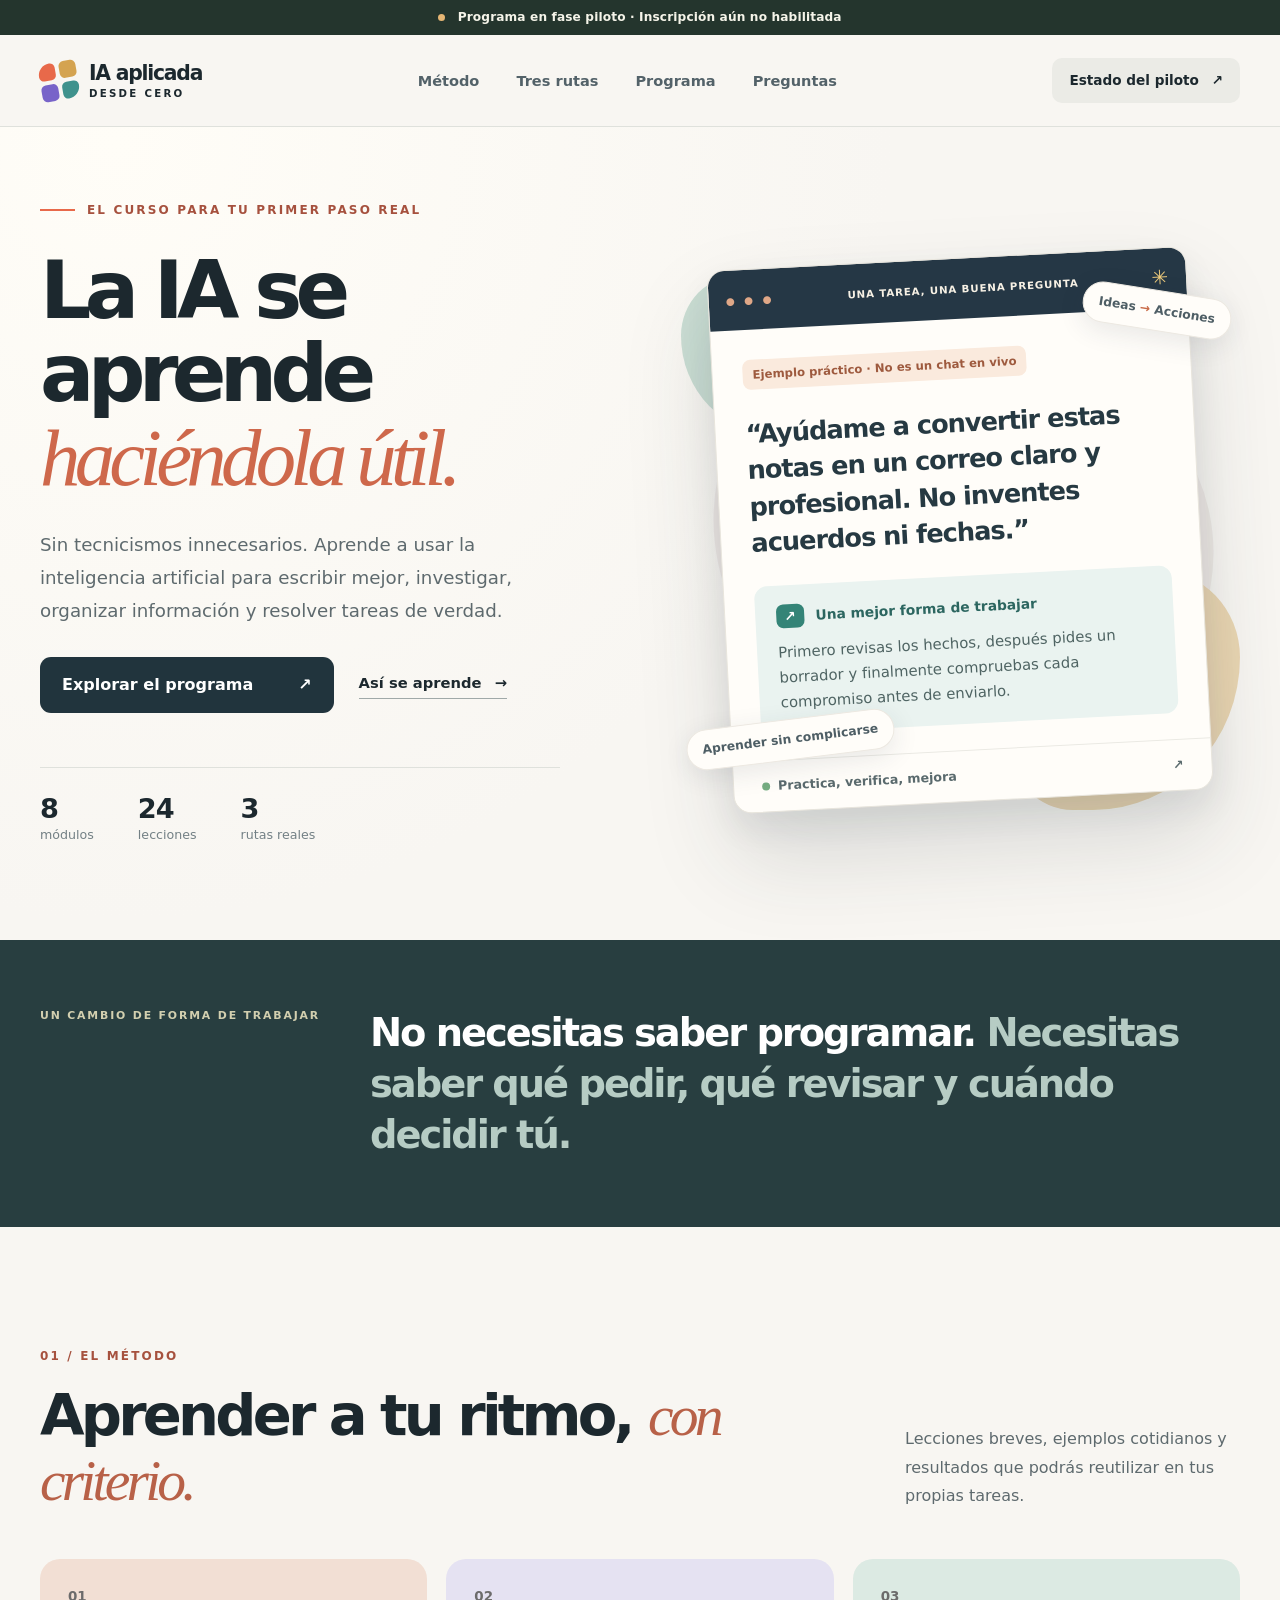
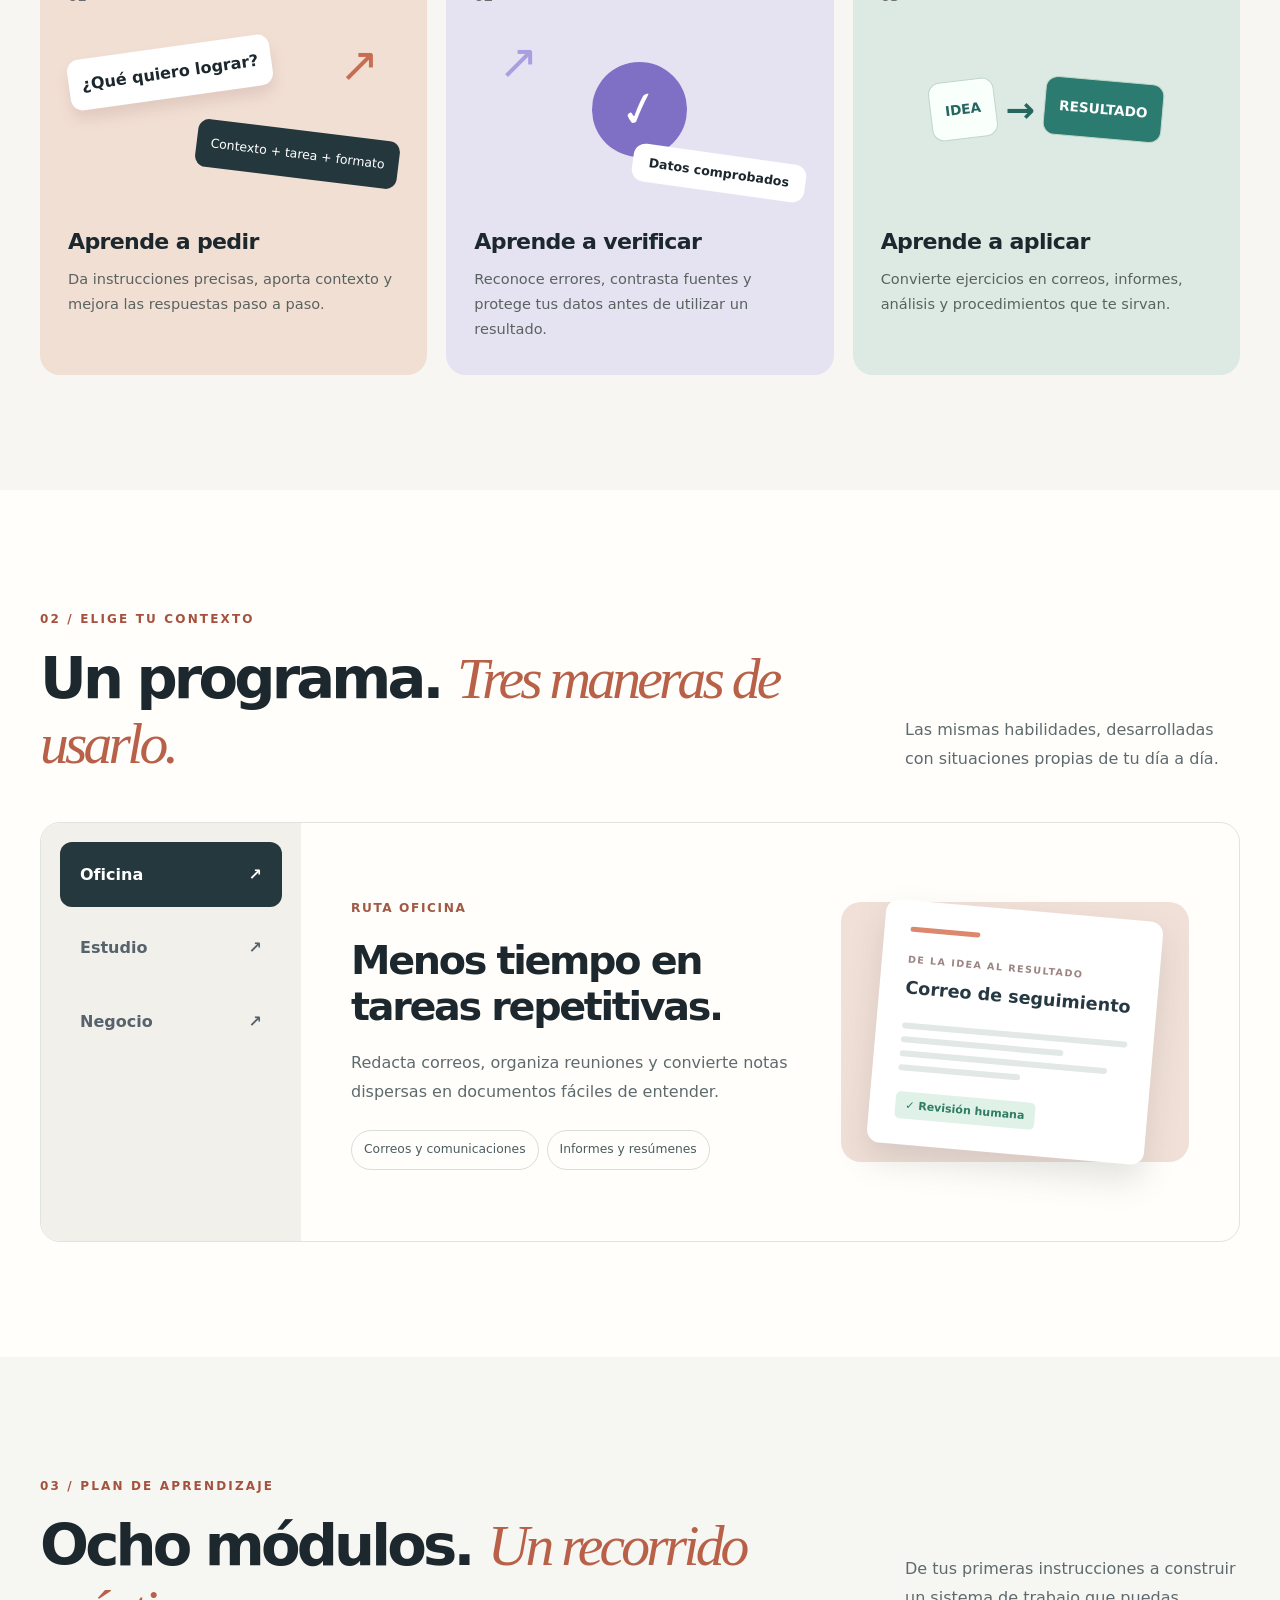
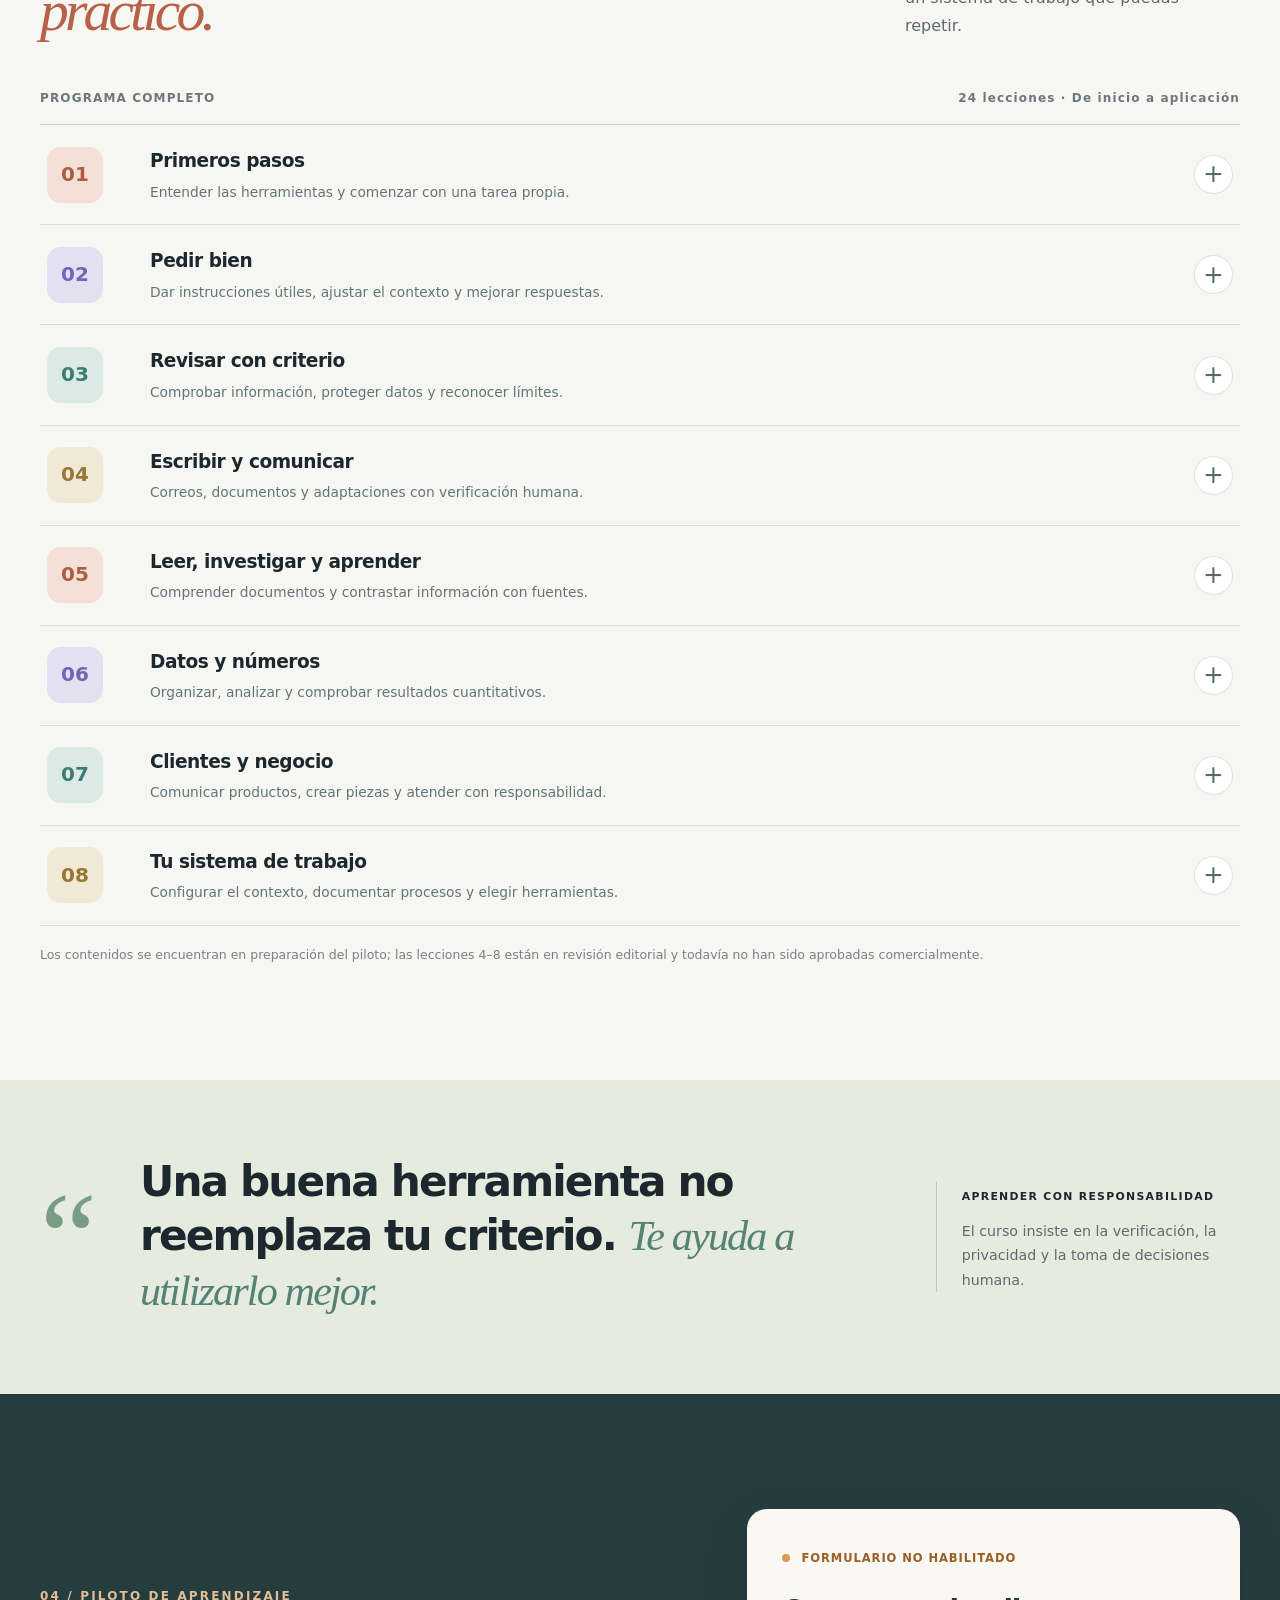
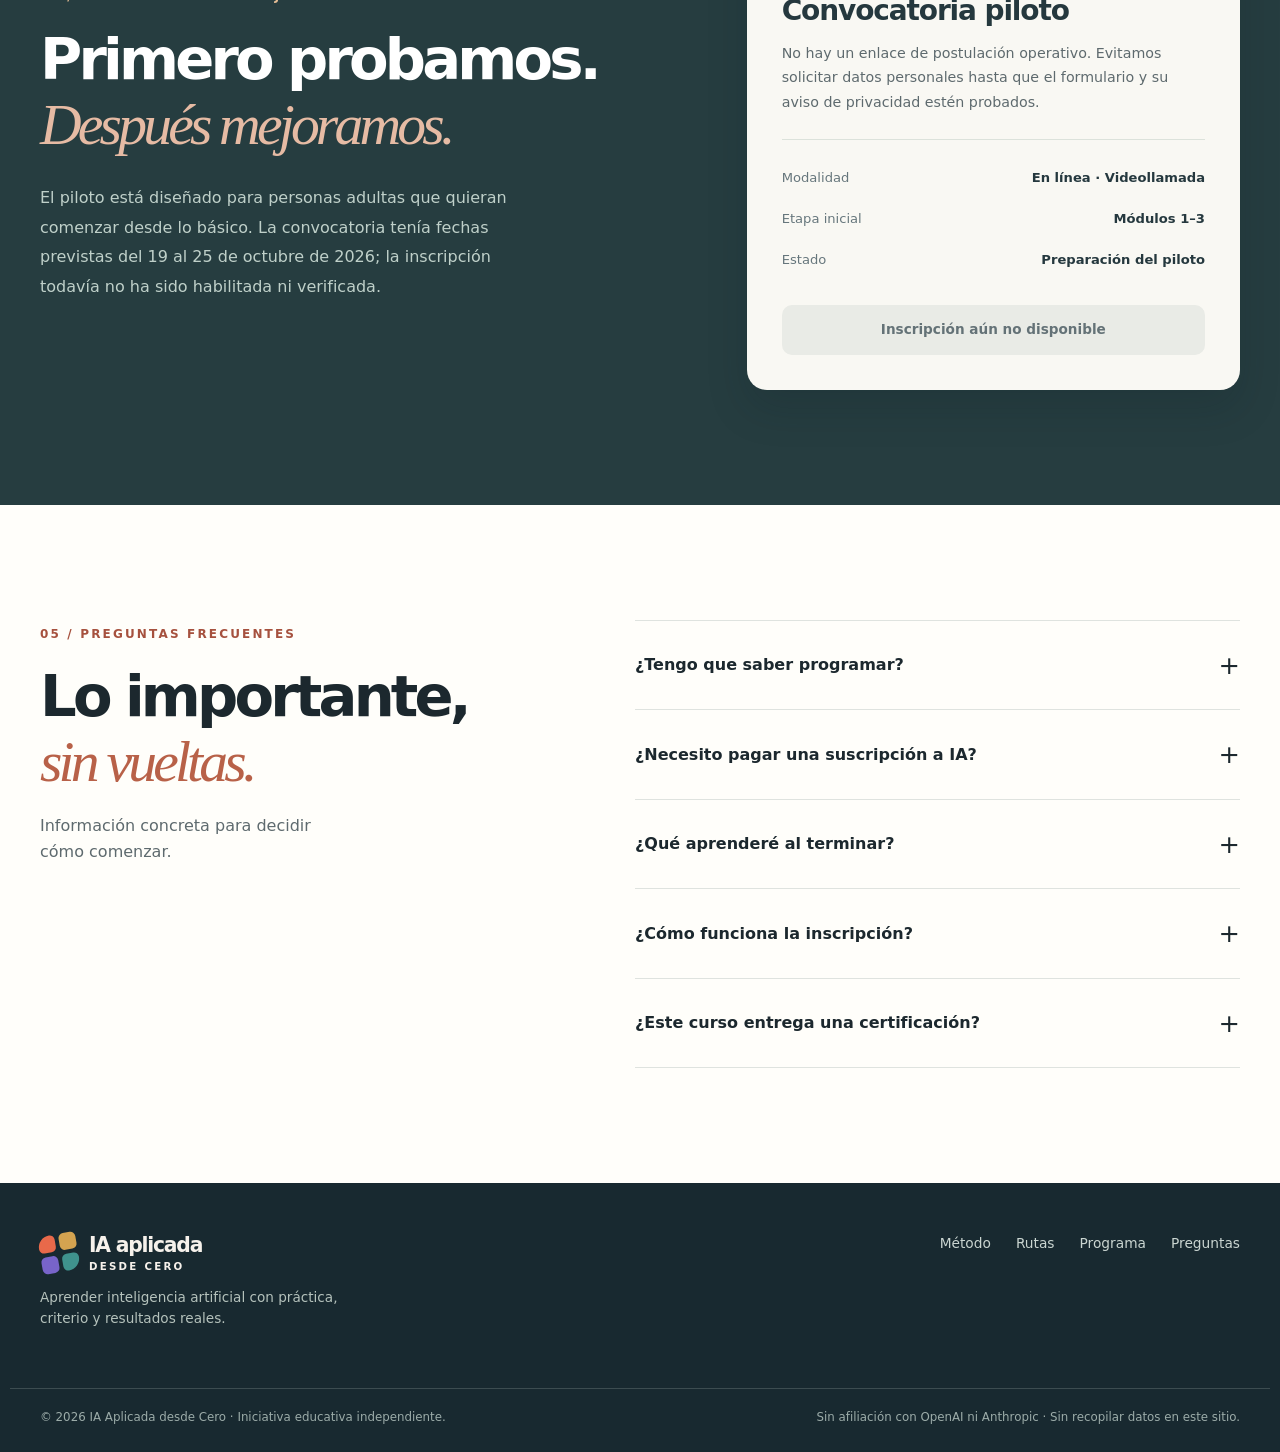
==== index.html @ 1ef7d621 "Add files via upload" ====
<!doctype html>
<html lang="es"><head>
<meta charset="utf-8"><meta name="viewport" content="width=device-width,initial-scale=1">
<meta name="theme-color" content="#f8f5ef">
<meta name="description" content="IA Aplicada desde Cero: un programa práctico de 8 módulos para aprender inteligencia artificial con tareas reales de oficina, estudio y negocio.">
<meta property="og:title" content="IA Aplicada desde Cero · Aprender haciendo">
<meta property="og:description" content="24 lecciones, tres rutas y un método práctico para utilizar la IA con criterio.">
<meta property="og:type" content="website"><meta name="robots" content="index,follow">
<title>IA Aplicada desde Cero · Un curso práctico para empezar</title>
<link rel="stylesheet" href="./styles.css">
<script src="./course-data.js" defer></script><script src="./site.js" defer></script>
</head><body>
<a class="skip-link" href="#contenido">Ir al contenido</a>
<div class="topline"><span class="topline-dot" aria-hidden="true"></span> Programa en fase piloto · Inscripción aún no habilitada</div>
<header class="site-header">
<div class="container header-inner">
<a class="brand" href="#inicio" aria-label="IA Aplicada desde Cero, inicio"><span class="brand-mark" aria-hidden="true"><i></i><i></i><i></i><i></i></span><span>IA <b>aplicada</b><small>DESDE CERO</small></span></a>
<nav class="desktop-nav" aria-label="Navegación principal"><a href="#metodo">Método</a><a href="#rutas">Tres rutas</a><a href="#temario">Programa</a><a href="#preguntas">Preguntas</a></nav>
<a class="header-cta" href="#convocatoria">Estado del piloto <span aria-hidden="true">↗</span></a>
<button class="menu-toggle" aria-controls="mobile-nav" aria-expanded="false" aria-label="Abrir menú"><span></span><span></span><span></span></button>
</div>
<nav id="mobile-nav" class="mobile-nav" aria-label="Navegación móvil" hidden><a href="#metodo">Método</a><a href="#rutas">Tres rutas</a><a href="#temario">Programa</a><a href="#preguntas">Preguntas</a><a href="#convocatoria">Estado del piloto</a></nav>
</header>
<main id="contenido">
<section id="inicio" class="hero">
<div class="container hero-grid">
<div class="hero-copy">
<div class="eyebrow"><span class="eyebrow-line"></span> EL CURSO PARA TU PRIMER PASO REAL</div>
<h1>La IA se aprende <em>haciéndola útil.</em></h1>
<p class="hero-lead">Sin tecnicismos innecesarios. Aprende a usar la inteligencia artificial para escribir mejor, investigar, organizar información y resolver tareas de verdad.</p>
<div class="hero-actions"><a class="btn btn-dark" href="#temario">Explorar el programa <span aria-hidden="true">↗</span></a><a class="text-link" href="#metodo">Así se aprende <span aria-hidden="true">→</span></a></div>
<div class="hero-facts"><div><strong>8</strong><span>módulos</span></div><div><strong>24</strong><span>lecciones</span></div><div><strong>3</strong><span>rutas reales</span></div></div>
</div>
<div class="hero-art" aria-label="Ejemplo de actividad del curso">
<div class="hero-art-orb orb-one" aria-hidden="true"></div><div class="hero-art-orb orb-two" aria-hidden="true"></div>
<div class="demo-window"><div class="window-top"><span class="window-dots" aria-hidden="true">● ● ●</span><span>UNA TAREA, UNA BUENA PREGUNTA</span><span class="window-bolt" aria-hidden="true">✳</span></div>
<div class="demo-body"><div class="demo-tag">Ejemplo práctico · No es un chat en vivo</div><p id="demo-question" class="demo-question">“Ayúdame a convertir estas notas en un correo claro y profesional. No inventes acuerdos ni fechas.”</p><div class="demo-answer"><div class="answer-title"><span class="answer-icon" aria-hidden="true">↗</span> Una mejor forma de trabajar</div><p id="demo-result">Primero revisas los hechos, después pides un borrador y finalmente compruebas cada compromiso antes de enviarlo.</p></div></div>
<div class="demo-foot"><span class="demo-dot" aria-hidden="true"></span> Practica, verifica, mejora <span aria-hidden="true">↗</span></div></div>
<div class="orbit-caption orbit-caption-one">Ideas <span>→</span> Acciones</div><div class="orbit-caption orbit-caption-two">Aprender sin complicarse</div>
</div>
</div></section>
<section class="statement-section"><div class="container statement-grid"><p>UN CAMBIO DE FORMA DE TRABAJAR</p><h2>No necesitas saber programar. <span>Necesitas saber qué pedir, qué revisar y cuándo decidir tú.</span></h2></div></section>
<section id="metodo" class="section method-section"><div class="container"><div class="section-heading"><div><span class="kicker">01 / EL MÉTODO</span><h2>Aprender a tu ritmo, <span>con criterio.</span></h2></div><p>Lecciones breves, ejemplos cotidianos y resultados que podrás reutilizar en tus propias tareas.</p></div><div class="method-grid">
<article class="method-card method-peach"><span class="method-num">01</span><div class="method-illustration illustration-prompt" aria-hidden="true"><span>¿Qué quiero lograr?</span><span>Contexto + tarea + formato</span><span>↗</span></div><h3>Aprende a pedir</h3><p>Da instrucciones precisas, aporta contexto y mejora las respuestas paso a paso.</p></article>
<article class="method-card method-lavender"><span class="method-num">02</span><div class="method-illustration illustration-check" aria-hidden="true"><span>✓</span><span>Datos comprobados</span><span>↗</span></div><h3>Aprende a verificar</h3><p>Reconoce errores, contrasta fuentes y protege tus datos antes de utilizar un resultado.</p></article>
<article class="method-card method-mint"><span class="method-num">03</span><div class="method-illustration illustration-work" aria-hidden="true"><span>IDEA</span><span>→</span><span>RESULTADO</span></div><h3>Aprende a aplicar</h3><p>Convierte ejercicios en correos, informes, análisis y procedimientos que te sirvan.</p></article>
</div></div></section>
<section id="rutas" class="section routes-section"><div class="container"><div class="section-heading"><div><span class="kicker">02 / ELIGE TU CONTEXTO</span><h2>Un programa. <span>Tres maneras de usarlo.</span></h2></div><p>Las mismas habilidades, desarrolladas con situaciones propias de tu día a día.</p></div>
<div class="routes-panel"><div class="routes-tabs" role="tablist" aria-label="Seleccionar ruta de aprendizaje"><button class="route-tab active" role="tab" aria-selected="true" aria-controls="route-content" data-route="oficina">Oficina <span aria-hidden="true">↗</span></button><button class="route-tab" role="tab" aria-selected="false" aria-controls="route-content" data-route="estudio">Estudio <span aria-hidden="true">↗</span></button><button class="route-tab" role="tab" aria-selected="false" aria-controls="route-content" data-route="negocio">Negocio <span aria-hidden="true">↗</span></button></div>
<div id="route-content" class="route-content" role="tabpanel" aria-live="polite"><div class="route-text"><span id="route-tag" class="route-tag">RUTA OFICINA</span><h3 id="route-title">Menos tiempo en tareas repetitivas.</h3><p id="route-description">Redacta correos, organiza reuniones y convierte notas dispersas en documentos fáciles de entender.</p><div class="route-examples"><span id="route-example1">Correos y comunicaciones</span><span id="route-example2">Informes y resúmenes</span></div></div><div class="route-visual"><div class="route-document"><div class="doc-stripe"></div><div class="doc-title">DE LA IDEA AL RESULTADO</div><span id="route-document-title">Correo de seguimiento</span><div class="doc-bars"><i></i><i></i><i></i><i></i></div><div class="doc-stamp">✓ Revisión humana</div></div></div></div>
</div></div></section>
<section id="temario" class="section curriculum-section"><div class="container"><div class="section-heading"><div><span class="kicker">03 / PLAN DE APRENDIZAJE</span><h2>Ocho módulos. <span>Un recorrido práctico.</span></h2></div><p>De tus primeras instrucciones a construir un sistema de trabajo que puedas repetir.</p></div>
<div class="curriculum-controls"><span>PROGRAMA COMPLETO</span><span>24 lecciones · De inicio a aplicación</span></div><div id="module-list" class="module-list"><p>Cargando módulos…</p></div>
<div class="curriculum-footnote">Los contenidos se encuentran en preparación del piloto; las lecciones 4–8 están en revisión editorial y todavía no han sido aprobadas comercialmente.</div>
</div></section>
<section class="quote-section"><div class="container quote-grid"><div class="quote-mark" aria-hidden="true">“</div><blockquote>Una buena herramienta no reemplaza tu criterio. <em>Te ayuda a utilizarlo mejor.</em></blockquote><div class="quote-aside"><span>APRENDER CON RESPONSABILIDAD</span><p>El curso insiste en la verificación, la privacidad y la toma de decisiones humana.</p></div></div></section>
<section id="convocatoria" class="section enroll-section"><div class="container enroll-grid"><div><span class="kicker">04 / PILOTO DE APRENDIZAJE</span><h2>Primero probamos. <span>Después mejoramos.</span></h2><p>El piloto está diseñado para personas adultas que quieran comenzar desde lo básico. La convocatoria tenía fechas previstas del 19 al 25 de octubre de 2026; la inscripción todavía no ha sido habilitada ni verificada.</p></div><aside class="enroll-card"><span class="enroll-status"><span></span> FORMULARIO NO HABILITADO</span><h3>Convocatoria piloto</h3><p>No hay un enlace de postulación operativo. Evitamos solicitar datos personales hasta que el formulario y su aviso de privacidad estén probados.</p><div class="enroll-divider"></div><div class="enroll-row"><span>Modalidad</span><strong>En línea · Videollamada</strong></div><div class="enroll-row"><span>Etapa inicial</span><strong>Módulos 1–3</strong></div><div class="enroll-row"><span>Estado</span><strong>Preparación del piloto</strong></div><span class="disabled-action" role="status">Inscripción aún no disponible</span></aside></div></section>
<section id="preguntas" class="section faq-section"><div class="container faq-grid"><div><span class="kicker">05 / PREGUNTAS FRECUENTES</span><h2>Lo importante, <span>sin vueltas.</span></h2><p>Información concreta para decidir cómo comenzar.</p></div><div class="faq-list">
<details><summary>¿Tengo que saber programar?<span aria-hidden="true">+</span></summary><p>No. El programa está pensado para principiantes y se centra en aplicaciones cotidianas de la inteligencia artificial.</p></details>
<details><summary>¿Necesito pagar una suscripción a IA?<span aria-hidden="true">+</span></summary><p>Las actividades principales están diseñadas para practicarse con herramientas de acceso gratuito, con alternativas cuando una función no esté disponible. Los límites pueden variar.</p></details>
<details><summary>¿Qué aprenderé al terminar?<span aria-hidden="true">+</span></summary><p>A redactar mejores instrucciones, revisar respuestas, trabajar con documentos y datos, comunicar ideas y diseñar pequeños procedimientos repetibles.</p></details>
<details><summary>¿Cómo funciona la inscripción?<span aria-hidden="true">+</span></summary><p>La inscripción todavía no está habilitada. Cuando el formulario esté probado, se publicará el enlace oficial junto con el aviso de privacidad y las condiciones del piloto.</p></details>
<details><summary>¿Este curso entrega una certificación?<span aria-hidden="true">+</span></summary><p>No hay una certificación oficial anunciada. El programa está en etapa de piloto y cualquier acreditación futura deberá describirse expresamente.</p></details>
</div></div></section>
</main>
<footer class="site-footer"><div class="container footer-top"><div><a class="brand brand-footer" href="#inicio"><span class="brand-mark" aria-hidden="true"><i></i><i></i><i></i><i></i></span><span>IA <b>aplicada</b><small>DESDE CERO</small></span></a><p>Aprender inteligencia artificial con práctica, criterio y resultados reales.</p></div><div class="footer-links"><a href="#metodo">Método</a><a href="#rutas">Rutas</a><a href="#temario">Programa</a><a href="#preguntas">Preguntas</a></div></div><div class="container footer-bottom"><span>© <span id="year">2026</span> IA Aplicada desde Cero · Iniciativa educativa independiente.</span><span>Sin afiliación con OpenAI ni Anthropic · Sin recopilar datos en este sitio.</span></div></footer>
</body></html>
---- styles.css ----
:root{--paper:#f8f6f2;--surface:#fffefa;--ink:#1c282e;--muted:#5e6a6e;--line:#dfe1dc;--salmon:#e8694a;--violet:#7864c9;--teal:#3f928d;--gold:#d4a350;--radius:22px;font-family:"Avenir Next",Avenir,"Segoe UI",system-ui,-apple-system,sans-serif;color:var(--ink);background:var(--paper);font-synthesis:none}*{box-sizing:border-box}html{scroll-behavior:smooth}body{margin:0;line-height:1.58}button,input{font:inherit}button{cursor:pointer}a{color:inherit}a:focus-visible,button:focus-visible,summary:focus-visible{outline:3px solid #c44d31;outline-offset:4px;border-radius:4px}::selection{background:#fad6a0;color:#14262c}.container{max-width:1260px;padding:0 30px;margin:auto}.skip-link{position:absolute;top:-80px;left:16px;background:#fff;color:#17252e;padding:12px 18px;z-index:100}.skip-link:focus{top:12px}.topline{background:#24352d;color:#f5f4e9;text-align:center;font-size:.76rem;padding:8px 15px;font-weight:650;letter-spacing:.01em}.topline-dot{display:inline-block;width:7px;height:7px;background:#e5b674;border-radius:50%;margin-right:8px}.site-header{position:relative;z-index:20;background:var(--paper);border-bottom:1px solid var(--line)}.header-inner{display:flex;align-items:center;justify-content:space-between;min-height:91px;gap:25px}.brand{display:inline-flex;align-items:center;gap:11px;text-decoration:none;font-weight:650;font-size:1.27rem;letter-spacing:-.06em;line-height:1}.brand b{font-weight:850}.brand small{display:block;font-size:.64rem;font-weight:850;letter-spacing:.22em;margin-top:5px}.brand-mark{width:38px;height:38px;display:grid;grid-template-columns:repeat(2,1fr);gap:4px;transform:rotate(-10deg)}.brand-mark i{border-radius:5px;display:block}.brand-mark i:nth-child(1){background:var(--salmon);border-radius:12px 5px 5px 5px}.brand-mark i:nth-child(2){background:var(--gold)}.brand-mark i:nth-child(3){background:var(--violet)}.brand-mark i:nth-child(4){background:var(--teal);border-radius:5px 5px 12px 5px}.desktop-nav{display:flex;gap:37px;align-items:center}.desktop-nav a{text-decoration:none;color:#536269;font-size:.91rem;font-weight:650;transition:color .15s}.desktop-nav a:hover,.footer-links a:hover{color:#a94530}.header-cta{background:#ebebe6;text-decoration:none;padding:12px 17px;border-radius:10px;font-size:.85rem;font-weight:750;white-space:nowrap}.header-cta span{margin-left:8px}.header-cta:hover{background:#dbded5}.menu-toggle{display:none;background:transparent;border:0;padding:10px;width:42px;height:42px}.menu-toggle span{display:block;height:2px;background:var(--ink);margin:6px auto}.mobile-nav{display:none}.hero{overflow:hidden;background:radial-gradient(circle at 9% 2%,#fffdf7 0%,#f8f6f2 55%)}.hero-grid{display:grid;grid-template-columns:1.04fr .96fr;align-items:center;gap:35px;min-height:640px;padding-top:66px;padding-bottom:72px}.hero-copy{padding-bottom:25px}.eyebrow,.kicker{display:inline-flex;align-items:center;gap:12px;font-size:.75rem;font-weight:850;letter-spacing:.18em;color:#a6513e}.eyebrow-line{width:35px;height:2px;background:var(--salmon)}h1,h2,h3,p{margin-top:0}h1{font-size:clamp(3.5rem,6.3vw,6.25rem);font-weight:790;letter-spacing:-.083em;line-height:1.035;margin:29px 0 30px;max-width:680px}h1 em{font-family:Georgia,"Iowan Old Style",serif;font-weight:450;letter-spacing:-.07em;color:#ce684b}p{color:var(--muted)}.hero-lead{max-width:535px;font-size:1.14rem;line-height:1.8}.hero-actions{display:flex;align-items:center;flex-wrap:wrap;gap:25px;margin:30px 0 54px}.btn{display:inline-flex;align-items:center;gap:45px;border-radius:11px;padding:15px 22px;text-decoration:none;font-weight:750;transition:transform .2s,background .2s}.btn:hover{transform:translateY(-2px)}.btn-dark{background:#21343d;color:#fff}.btn-dark:hover{background:#354c58}.text-link{font-weight:780;text-decoration:none;border-bottom:1px solid #a0a9a8;padding-bottom:4px;font-size:.92rem}.text-link span{margin-left:8px}.hero-facts{display:flex;gap:44px;border-top:1px solid var(--line);padding-top:25px;max-width:520px}.hero-facts div{display:flex;flex-direction:column;line-height:1.15}.hero-facts strong{font-size:1.7rem;letter-spacing:-.04em}.hero-facts span{font-size:.79rem;color:#738085;margin-top:4px}.hero-art{height:560px;position:relative;display:flex;justify-content:center;align-items:center;isolation:isolate}.hero-art:before{content:"";position:absolute;width:480px;height:480px;background:#eee9e5;border-radius:48% 52% 43% 57%;transform:rotate(-23deg);z-index:-2}.hero-art-orb{position:absolute;z-index:-1}.orb-one{width:230px;height:240px;background:#ead6b2;border-radius:60% 40% 70% 30%;right:0;bottom:0}.orb-two{width:155px;height:160px;background:#cbded4;border-radius:49% 51% 20% 80%;left:0;top:25px}.demo-window{width:min(480px,94%);background:#fffdf9;border-radius:18px;box-shadow:0 16px 32px #25333b14,0 45px 90px #28343b26;transform:rotate(-3deg);overflow:hidden;border:1px solid #e8e5dd}.window-top{display:flex;justify-content:space-between;align-items:center;background:#253745;color:#f7f1e5;padding:14px 17px;font-size:.64rem;font-weight:800;letter-spacing:.085em;gap:4px}.window-dots{color:#dfa787;letter-spacing:3px}.window-bolt{font-size:1.25rem;color:#edca7c}.demo-body{padding:30px 30px 26px}.demo-tag{display:inline-block;color:#9e5a3e;background:#faeadd;border-radius:8px;padding:6px 10px;font-size:.73rem;font-weight:800}.demo-question{font-size:clamp(1.25rem,2vw,1.65rem);font-weight:730;line-height:1.42;letter-spacing:-.038em;color:#263942;margin:26px 0}.demo-answer{background:#eaf3f0;border-radius:13px;padding:21px 21px 18px}.demo-answer p{font-size:.93rem;line-height:1.68;color:#4f6463;margin:12px 0 0}.answer-title{font-size:.86rem;font-weight:800;color:#2c6660}.answer-icon{background:#348477;color:#fff;padding:4px 8px;border-radius:7px;margin-right:7px}.demo-foot{padding:15px 28px;color:#5a6a6d;border-top:1px solid #ebeae4;font-size:.79rem;font-weight:650;display:flex;align-items:center;gap:8px}.demo-foot span:last-child{margin-left:auto}.demo-dot{height:8px;width:8px;border-radius:50%;background:#75ad82}.orbit-caption{position:absolute;background:#fffdf9;border:1px solid #ede9e2;border-radius:30px;padding:10px 15px;box-shadow:0 7px 26px #2435411a;font-size:.77rem;font-weight:750;color:#4e5e65}.orbit-caption-one{top:40px;right:8px;transform:rotate(9deg)}.orbit-caption-one span{color:#c86a47}.orbit-caption-two{bottom:50px;left:5px;transform:rotate(-7deg)}.statement-section{background:#283e40;color:#fff;padding:67px 0}.statement-grid{display:grid;grid-template-columns:1fr 3fr;align-items:start;gap:40px}.statement-grid p{font-size:.68rem;font-weight:800;letter-spacing:.17em;color:#d2cfaf}.statement-grid h2{font-size:clamp(1.55rem,3vw,2.6rem);line-height:1.33;letter-spacing:-.053em;margin:0;font-weight:710}.statement-grid h2 span{color:#b6ccc4}.section{padding:115px 0}.section-heading{display:flex;justify-content:space-between;align-items:end;gap:60px;margin-bottom:46px}.section-heading h2,.enroll-grid h2,.faq-grid h2{font-size:clamp(2.25rem,4.5vw,4rem);letter-spacing:-.066em;line-height:1.13;margin:16px 0 0;max-width:750px}.section-heading h2 span,.enroll-grid h2 span,.faq-grid h2 span{font-family:Georgia,serif;font-weight:400;font-style:italic;color:#b86148}.section-heading>p{max-width:335px;line-height:1.77;margin:0 0 3px}.method-grid{display:grid;grid-template-columns:repeat(3,1fr);gap:19px}.method-card{border-radius:20px;padding:27px 28px 33px;min-height:407px;display:flex;flex-direction:column}.method-peach{background:#f2dfd4}.method-lavender{background:#e5e2f2}.method-mint{background:#dceae3}.method-num{font-size:.84rem;font-weight:780;color:#6c6b6b}.method-illustration{height:175px;display:flex;align-items:center;justify-content:center;position:relative;margin:15px 0 28px}.illustration-prompt span:nth-child(1){background:#fff;border-radius:12px;padding:13px;font-size:1rem;font-weight:740;position:absolute;left:0;top:25px;transform:rotate(-8deg);box-shadow:0 9px 14px #6e414021}.illustration-prompt span:nth-child(2){background:#24373d;color:#fff;padding:14px;border-radius:11px;font-size:.78rem;position:absolute;right:0;bottom:20px;transform:rotate(7deg)}.illustration-prompt span:nth-child(3){font-size:3rem;color:#c76d52;position:absolute;right:20px;top:5px}.illustration-check span:nth-child(1){background:#7f6fc5;color:#fff;border-radius:50%;width:95px;height:95px;display:grid;place-items:center;font-size:3rem;transform:rotate(-12deg)}.illustration-check span:nth-child(2){position:absolute;background:#fff;border-radius:12px;padding:9px 16px;font-size:.79rem;font-weight:760;bottom:5px;right:0;transform:rotate(8deg)}.illustration-check span:nth-child(3){position:absolute;top:2px;left:24px;font-size:3rem;color:#a79fe0}.illustration-work{gap:9px}.illustration-work span{font-size:.85rem;font-weight:840;color:#25665f}.illustration-work span:first-child,.illustration-work span:last-child{background:#f9fffa;border:1px solid #bfd7c9;padding:18px 14px;border-radius:12px;transform:rotate(-7deg)}.illustration-work span:last-child{transform:rotate(5deg);background:#2c7b71;color:#fff}.illustration-work span:nth-child(2){font-size:2.2rem}.method-card h3{font-size:1.38rem;letter-spacing:-.03em;margin:0 0 7px}.method-card p{line-height:1.7;font-size:.91rem;margin:0;color:#5a625f}.routes-section{background:#fffefa}.routes-panel{display:grid;grid-template-columns:260px 1fr;min-height:420px;border:1px solid #dfe4df;border-radius:20px;overflow:hidden}.routes-tabs{background:#f2f0eb;display:flex;flex-direction:column;padding:19px;gap:8px}.route-tab{width:100%;border:0;background:transparent;text-align:left;padding:20px;border-radius:12px;font-weight:790;color:#56636c;display:flex;justify-content:space-between}.route-tab.active{background:#25383d;color:#fff}.route-tab:hover:not(.active){background:#e4e6e1}.route-content{display:grid;grid-template-columns:1fr .75fr;align-items:center;gap:25px;padding:42px 50px}.route-tag{color:#a15943;font-size:.76rem;font-weight:830;letter-spacing:.13em}.route-text h3{font-size:clamp(1.9rem,3.1vw,3rem);letter-spacing:-.058em;line-height:1.15;margin:19px 0}.route-text p{line-height:1.8;max-width:460px}.route-examples{display:flex;flex-wrap:wrap;gap:8px;margin-top:24px}.route-examples span{border:1px solid #d8ded9;color:#4b5d62;font-size:.77rem;padding:9px 12px;border-radius:30px}.route-visual{display:grid;place-items:center;min-height:260px;background:#f1e0d7;border-radius:20px}.route-document{background:#fff;box-shadow:0 16px 32px #5c5e5e2d;border-radius:13px;transform:rotate(5deg);padding:26px;min-width:230px;max-width:90%;min-height:225px}.doc-stripe{height:5px;width:70px;border-radius:3px;background:#dd886c}.doc-title{font-size:.6rem;letter-spacing:.15em;color:#9b8481;font-weight:830;margin:20px 0 8px}.route-document>span{font-size:1.1rem;font-weight:800;color:#263942}.doc-bars{display:grid;gap:8px;margin:20px 0}.doc-bars i{height:6px;background:#e2e8e6;border-radius:5px}.doc-bars i:nth-child(2){width:72%}.doc-bars i:nth-child(3){width:92%}.doc-bars i:nth-child(4){width:54%}.doc-stamp{display:inline-block;color:#2f7c65;background:#e0f2e8;padding:5px 10px;border-radius:5px;font-size:.69rem;font-weight:750}.curriculum-section{background:#f6f6f2}.curriculum-controls{display:flex;justify-content:space-between;color:#6c777b;border-bottom:1px solid #cbd3d2;padding:0 0 16px;font-size:.75rem;font-weight:830;letter-spacing:.095em;gap:15px}.module-row{display:grid;grid-template-columns:75px minmax(0,1fr) auto;gap:28px;align-items:center;border-bottom:1px solid #d9ded9;padding:21px 7px}.module-index{height:56px;width:56px;border-radius:14px;display:grid;place-items:center;font-size:1.25rem;font-weight:840;background:#f4e0d6;color:#ad5d43}.module-row:nth-child(4n+2) .module-index{background:#e3e1f1;color:#7264b8}.module-row:nth-child(4n+3) .module-index{background:#dceae5;color:#3d7d71}.module-row:nth-child(4n+4) .module-index{background:#f0e9d5;color:#987636}.module-main h3{font-size:1.16rem;letter-spacing:-.025em;margin:0 0 6px}.module-main p{margin:0;font-size:.86rem;color:#637477}.module-toggle{background:#fff;border:1px solid #dce1dc;border-radius:50%;width:39px;height:39px;font-size:1.55rem;line-height:1;color:#586a6a}.module-toggle[aria-expanded=true]{background:#293c41;color:#fff}.module-details{grid-column:2/-1;display:none;padding:0 0 8px}.module-details.open{display:block}.module-details ul{margin:0;padding-left:20px;color:#4d6064;display:grid;gap:7px}.curriculum-footnote{font-size:.78rem;color:#788184;margin-top:19px}.quote-section{background:#e6ebdf;padding:75px 0}.quote-grid{display:grid;grid-template-columns:65px 2fr .8fr;gap:35px;align-items:center}.quote-mark{font-family:Georgia,serif;font-size:8rem;line-height:.8;color:#799c85}.quote-grid blockquote{margin:0;font-weight:700;letter-spacing:-.045em;line-height:1.3;font-size:clamp(1.8rem,3.3vw,3.1rem)}.quote-grid blockquote em{font-family:Georgia,serif;color:#548275;font-weight:400}.quote-aside{border-left:1px solid #b8cabb;padding-left:25px}.quote-aside span{font-size:.68rem;letter-spacing:.12em;font-weight:850}.quote-aside p{font-size:.89rem;line-height:1.7;margin:12px 0 0}.enroll-section{background:#263d40;color:#fff}.enroll-grid{display:grid;grid-template-columns:1fr .8fr;gap:90px;align-items:center}.enroll-grid .kicker{color:#e4bd95}.enroll-grid h2{margin:20px 0 26px}.enroll-grid h2 span{color:#e6bba4}.enroll-grid>div>p{color:#bfd0c9;line-height:1.85;max-width:510px}.enroll-card{background:#f9f8f3;color:#25383e;padding:35px;border-radius:20px;box-shadow:0 18px 40px #0d1e222c}.enroll-card h3{font-size:1.75rem;letter-spacing:-.04em;margin:19px 0 8px}.enroll-card>p{font-size:.89rem;line-height:1.72}.enroll-status{font-size:.72rem;color:#9b5e27;font-weight:850;letter-spacing:.08em}.enroll-status span{display:inline-block;width:8px;height:8px;background:#dc9856;border-radius:50%;margin-right:7px}.enroll-divider{height:1px;background:#dce2db;margin:25px 0 18px}.enroll-row{display:flex;justify-content:space-between;gap:18px;padding:10px 0;font-size:.82rem}.enroll-row span{color:#66767c}.enroll-row strong{text-align:right}.disabled-action{display:block;text-align:center;background:#e9ebe6;color:#647277;border-radius:10px;padding:14px;font-weight:760;font-size:.85rem;margin-top:25px}.faq-section{background:#fffefa}.faq-grid{display:grid;grid-template-columns:.9fr 1.1fr;gap:100px}.faq-grid h2{margin:19px 0}.faq-grid>div>p{max-width:300px}.faq-list{border-top:1px solid #dfe3df}.faq-list details{border-bottom:1px solid #dfe3df}.faq-list summary{list-style:none;cursor:pointer;display:flex;align-items:center;justify-content:space-between;gap:24px;padding:24px 0;font-size:1rem;font-weight:710}.faq-list summary::-webkit-details-marker{display:none}.faq-list summary span{font-size:1.6rem;font-weight:300;transition:transform .2s}.faq-list details[open] summary span{transform:rotate(45deg)}.faq-list details p{padding:0 28px 20px 0;margin:0;line-height:1.75;font-size:.9rem}.site-footer{background:#182930;color:#e8eee9;padding:50px 0 25px}.footer-top{display:flex;justify-content:space-between;gap:50px}.brand-footer{color:#f6f1eb}.footer-top p{color:#b5c2bc;max-width:310px;font-size:.85rem;margin:15px 0}.footer-links{display:flex;gap:25px;flex-wrap:wrap}.footer-links a{text-decoration:none;color:#cad5d1;font-size:.86rem}.footer-bottom{border-top:1px solid #3c4c50;margin-top:43px;padding-top:19px;display:flex;justify-content:space-between;gap:15px;color:#9caca9;font-size:.74rem}
@media(max-width:1080px){.desktop-nav{gap:18px}.hero-grid{grid-template-columns:1fr 1fr}.hero-art{height:485px}.hero-art:before{width:390px;height:400px}.route-content{padding:35px}.faq-grid{gap:50px}.enroll-grid{gap:45px}}
@media(max-width:800px){.header-inner{min-height:75px}.desktop-nav,.header-cta{display:none}.menu-toggle{display:block}.mobile-nav:not([hidden]){display:flex;flex-direction:column;padding:10px 30px 25px;gap:4px;background:var(--paper)}.mobile-nav a{text-decoration:none;padding:10px 0;font-weight:700}.hero-grid{grid-template-columns:1fr;gap:10px;padding-top:50px}.hero-copy{padding-bottom:0}h1{max-width:650px}.hero-art{height:435px}.demo-window{max-width:440px}.orb-one{right:18%}.method-grid{grid-template-columns:1fr 1fr}.method-card:last-child{grid-column:1/-1;min-height:300px}.method-card:last-child .method-illustration{height:95px}.statement-grid{grid-template-columns:1fr;gap:12px}.routes-panel{grid-template-columns:1fr}.routes-tabs{flex-direction:row;justify-content:space-between}.route-tab{width:auto;flex:1;padding:13px}.section{padding:80px 0}.enroll-grid,.faq-grid{grid-template-columns:1fr;gap:35px}.quote-grid{grid-template-columns:50px 1fr}.quote-aside{grid-column:2}.section-heading{align-items:start;flex-direction:column;gap:15px}.section-heading>p{max-width:520px}.footer-bottom{flex-direction:column}.routes-panel{min-height:unset}}
@media(max-width:550px){.container{padding:0 20px}.topline{font-size:.67rem}.brand{font-size:1.13rem}.brand-mark{width:32px;height:32px}.hero-grid{padding-top:42px;padding-bottom:28px}h1{font-size:clamp(3.4rem,13vw,5.3rem);margin:22px 0}.hero-lead{font-size:1rem}.hero-actions{gap:16px;margin:25px 0 35px}.btn{width:100%;justify-content:space-between}.hero-facts{gap:28px}.hero-art{height:385px}.hero-art:before{width:300px;height:340px}.demo-window{width:94%;transform:rotate(-2deg)}.demo-body{padding:22px 20px}.demo-question{font-size:1.25rem;margin:18px 0}.demo-answer{padding:14px}.window-top{font-size:.55rem}.orbit-caption{display:none}.statement-section{padding:44px 0}.statement-grid h2{font-size:1.7rem}.section{padding:65px 0}.method-grid{grid-template-columns:1fr}.method-card,.method-card:last-child{grid-column:auto;min-height:335px}.section-heading h2,.enroll-grid h2,.faq-grid h2{font-size:2.5rem}.routes-tabs{padding:9px}.route-tab{font-size:.82rem;padding:12px 7px}.route-tab span{display:none}.route-content{grid-template-columns:1fr;padding:25px;gap:20px}.route-visual{min-height:225px}.module-row{grid-template-columns:46px minmax(0,1fr) 38px;gap:12px;padding:17px 0}.module-index{height:43px;width:43px;font-size:1.05rem;border-radius:11px}.module-main h3{font-size:.96rem}.module-main p{font-size:.78rem}.module-toggle{width:34px;height:34px}.module-details{grid-column:1/-1}.curriculum-controls{font-size:.67rem}.quote-section{padding:55px 0}.quote-grid{gap:15px;grid-template-columns:30px 1fr}.quote-mark{font-size:5rem}.quote-grid blockquote{font-size:1.9rem}.quote-aside{padding-left:13px}.enroll-card{padding:25px}.footer-top{flex-direction:column}.footer-links{gap:18px}}
@media(prefers-reduced-motion:reduce){html{scroll-behavior:auto}*,*:before,*:after{transition:none!important;animation:none!important}}
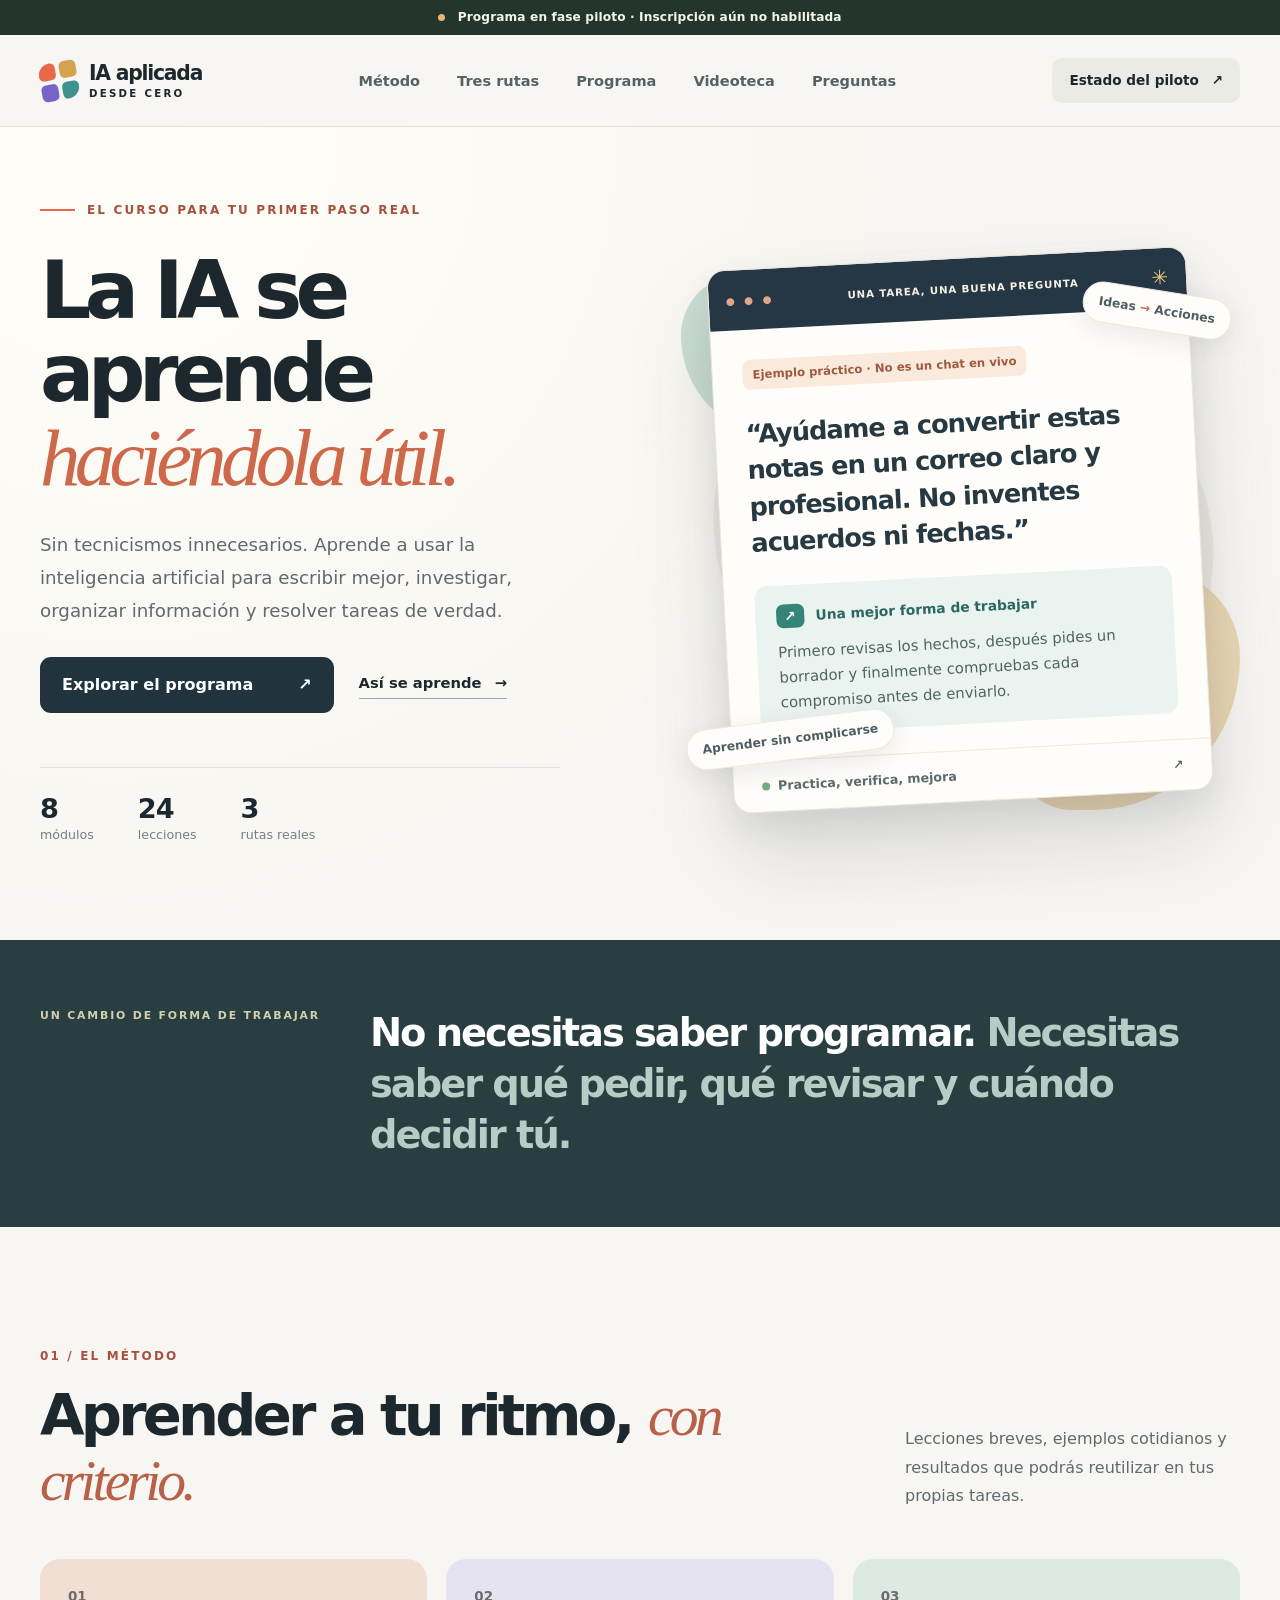
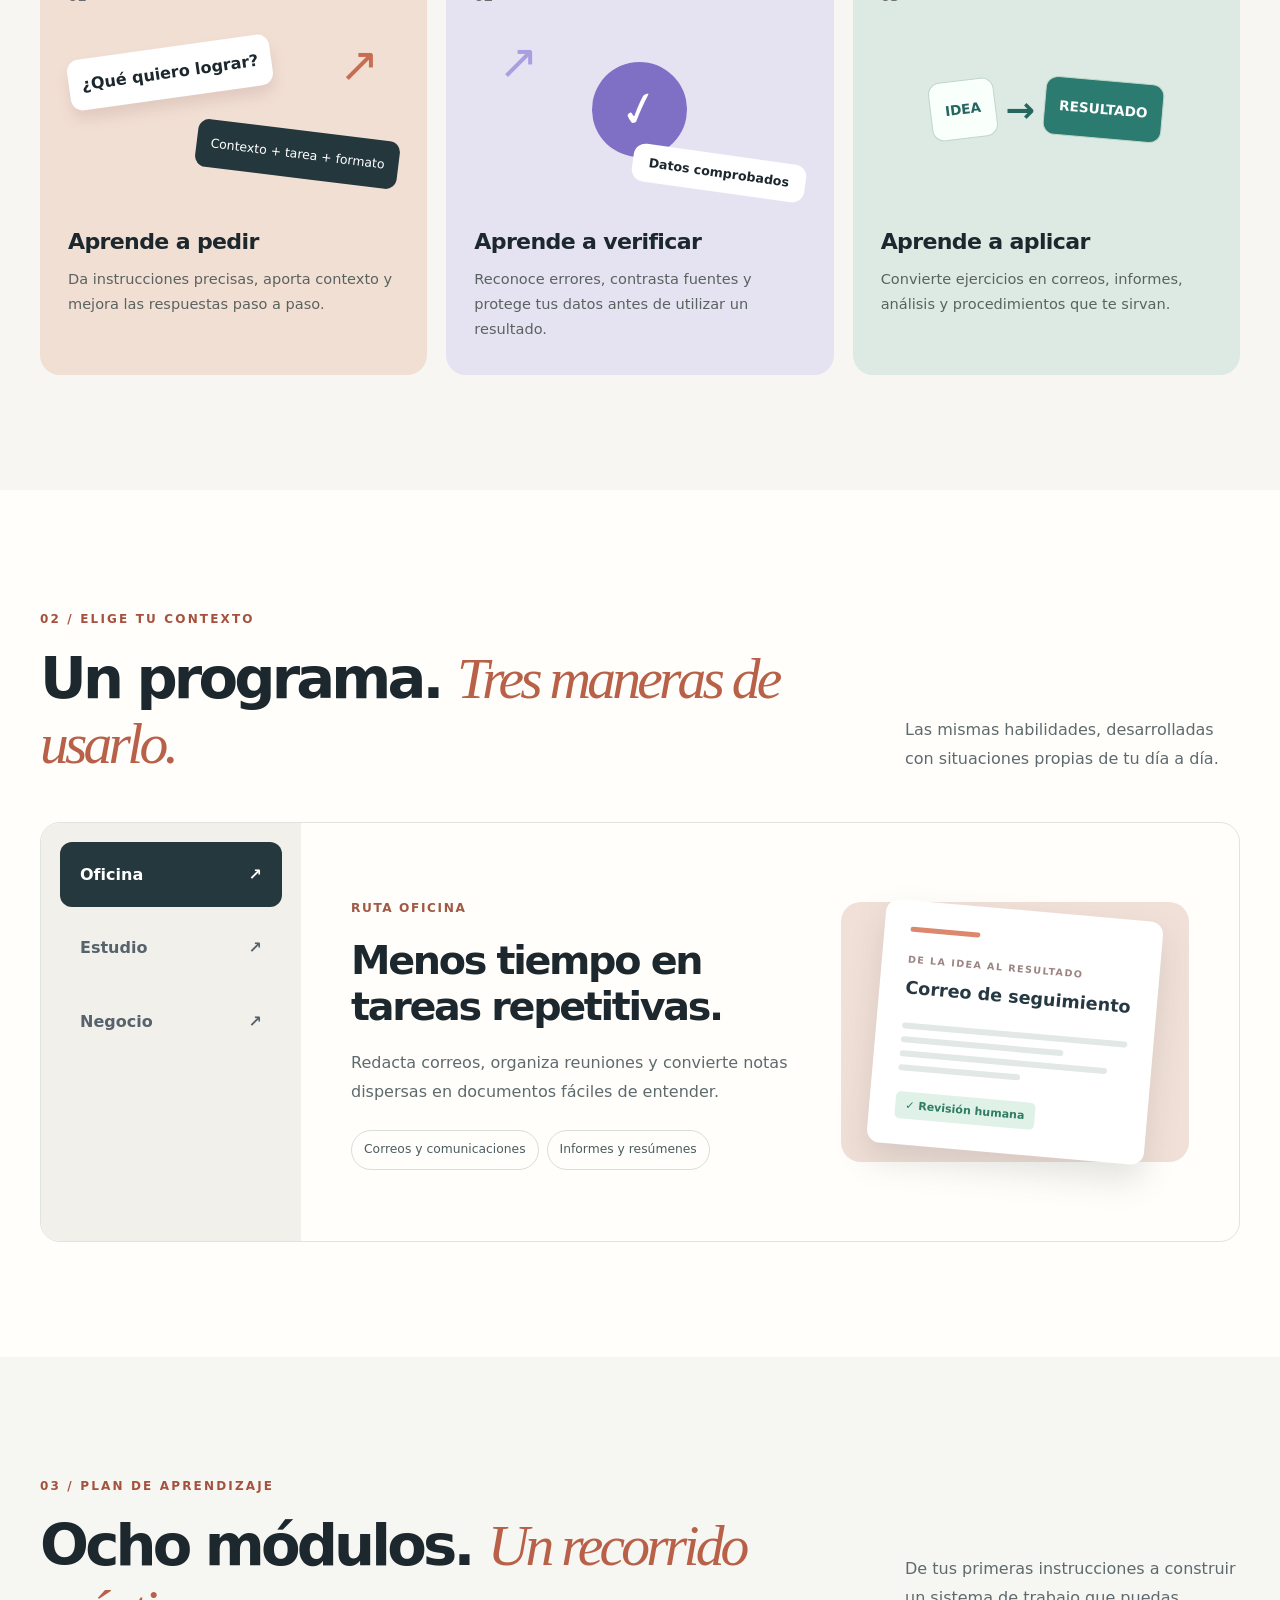
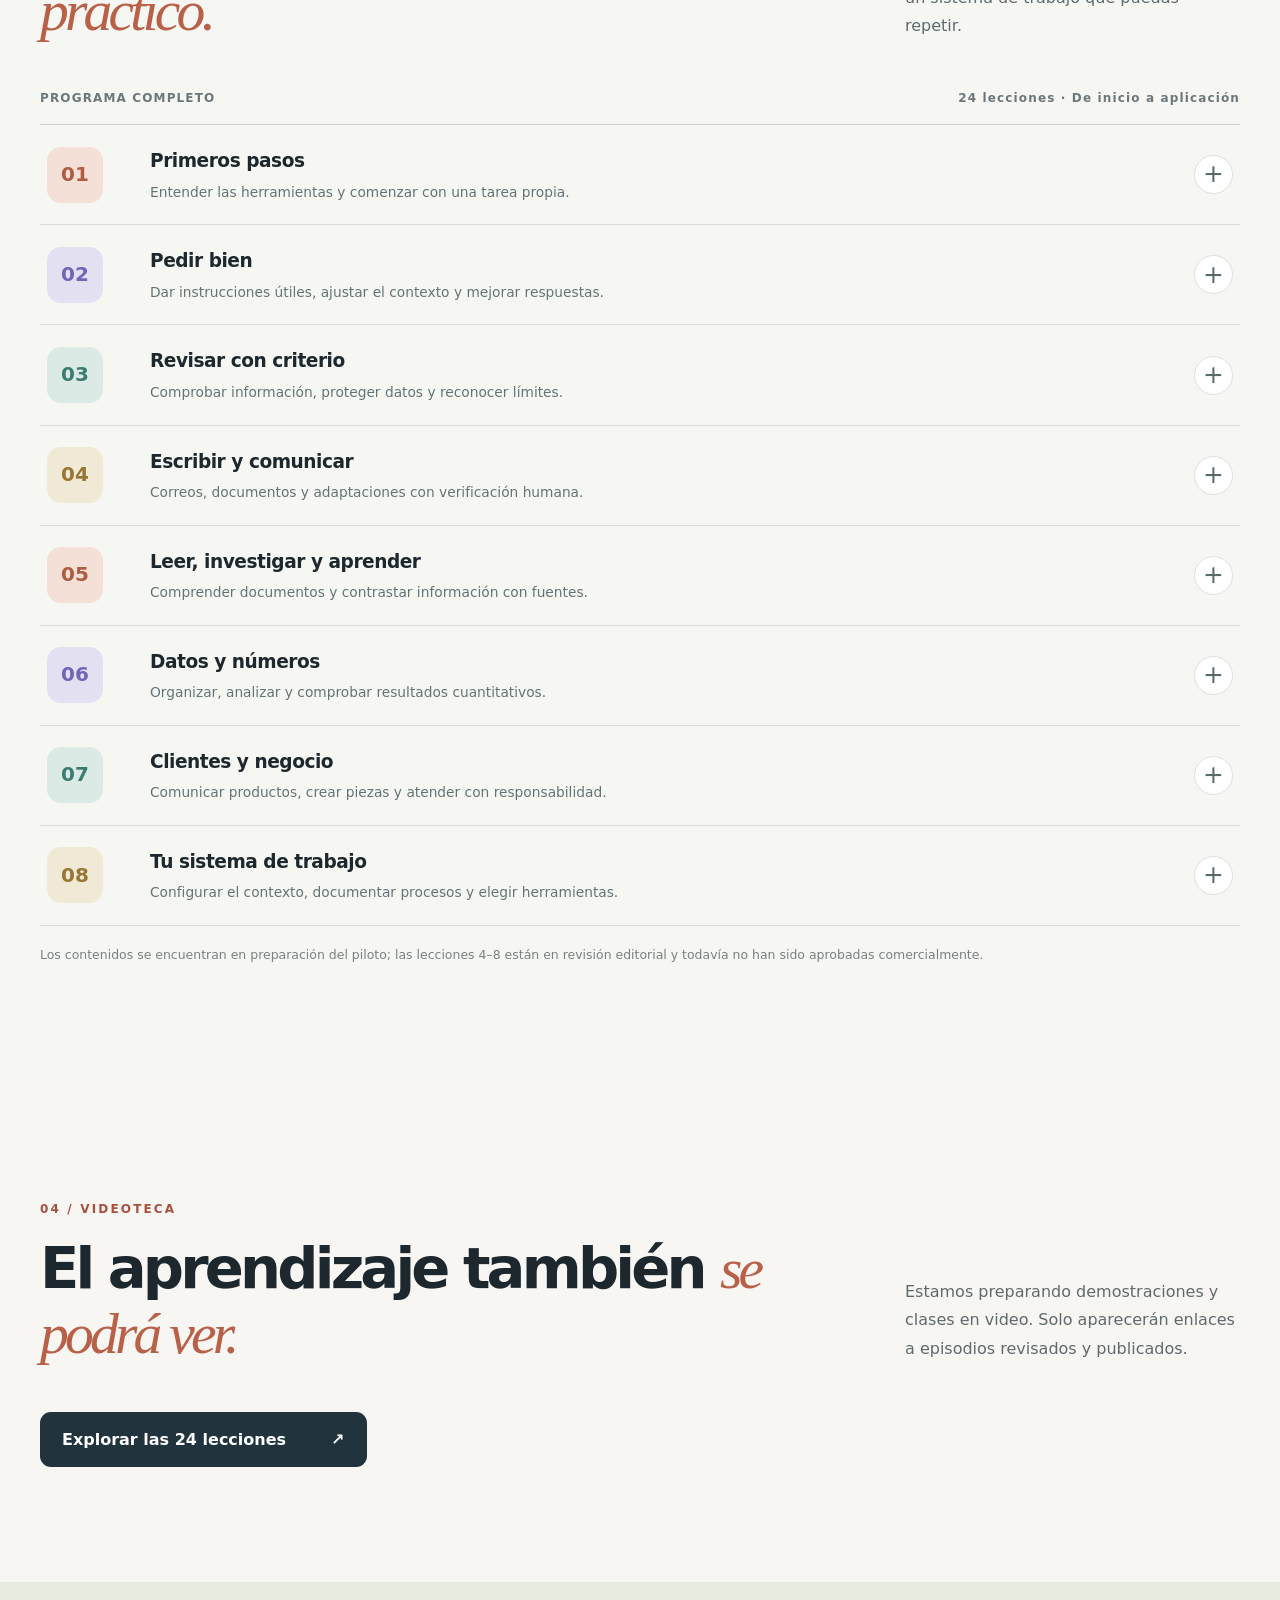
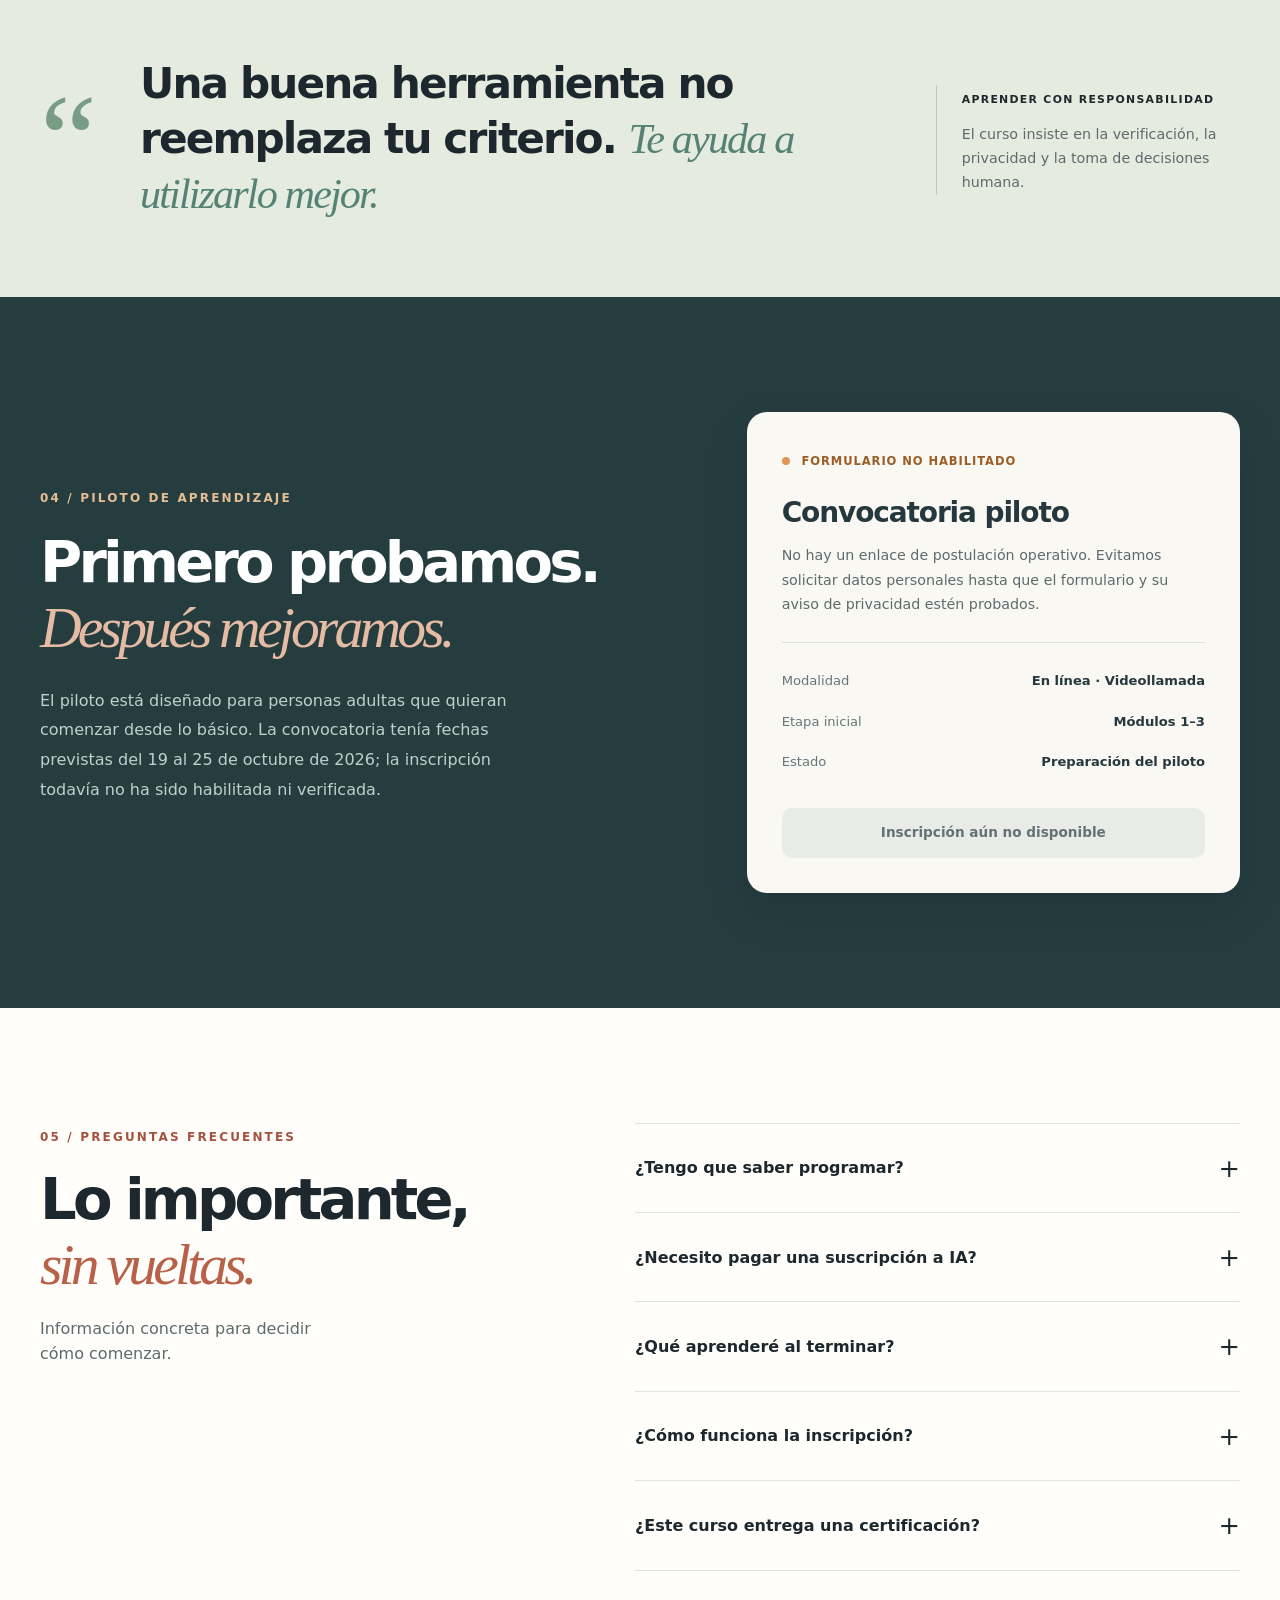
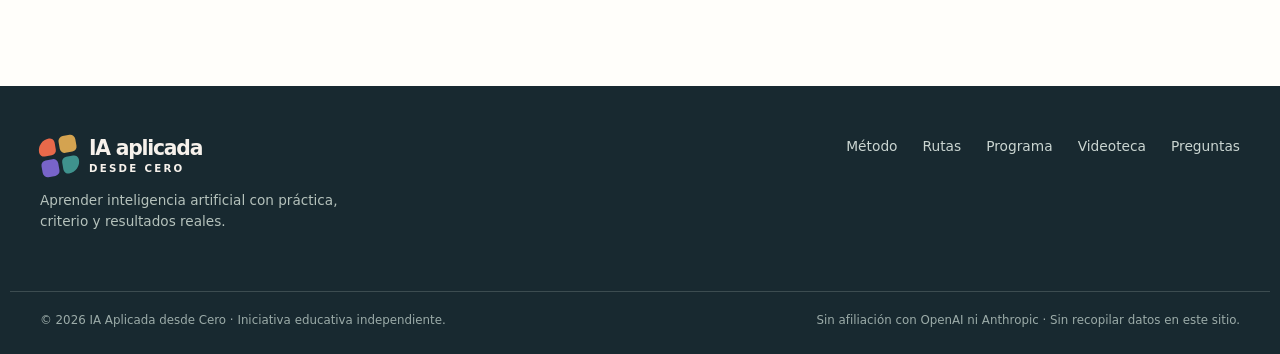
==== commit c2994989: "feat(iaadc): videoteca pública segura y validación de catálogo" ====
--- a/index.html
+++ b/index.html
@@ -15,7 +15,7 @@
 <header class="site-header">
 <div class="container header-inner">
 <a class="brand" href="#inicio" aria-label="IA Aplicada desde Cero, inicio"><span class="brand-mark" aria-hidden="true"><i></i><i></i><i></i><i></i></span><span>IA <b>aplicada</b><small>DESDE CERO</small></span></a>
-<nav class="desktop-nav" aria-label="Navegación principal"><a href="#metodo">Método</a><a href="#rutas">Tres rutas</a><a href="#temario">Programa</a><a href="#preguntas">Preguntas</a></nav>
+<nav class="desktop-nav" aria-label="Navegación principal"><a href="#metodo">Método</a><a href="#rutas">Tres rutas</a><a href="#temario">Programa</a><a href="./videos.html">Videoteca</a><a href="#preguntas">Preguntas</a></nav>
 <a class="header-cta" href="#convocatoria">Estado del piloto <span aria-hidden="true">↗</span></a>
 <button class="menu-toggle" aria-controls="mobile-nav" aria-expanded="false" aria-label="Abrir menú"><span></span><span></span><span></span></button>
 </div>
@@ -53,7 +53,7 @@
 <div class="curriculum-controls"><span>PROGRAMA COMPLETO</span><span>24 lecciones · De inicio a aplicación</span></div><div id="module-list" class="module-list"><p>Cargando módulos…</p></div>
 <div class="curriculum-footnote">Los contenidos se encuentran en preparación del piloto; las lecciones 4–8 están en revisión editorial y todavía no han sido aprobadas comercialmente.</div>
 </div></section>
-<section class="quote-section"><div class="container quote-grid"><div class="quote-mark" aria-hidden="true">“</div><blockquote>Una buena herramienta no reemplaza tu criterio. <em>Te ayuda a utilizarlo mejor.</em></blockquote><div class="quote-aside"><span>APRENDER CON RESPONSABILIDAD</span><p>El curso insiste en la verificación, la privacidad y la toma de decisiones humana.</p></div></div></section>
+<section class="section video-preview"><div class="container"><div class="section-heading"><div><span class="kicker">04 / VIDEOTECA</span><h2>El aprendizaje también <span>se podrá ver.</span></h2></div><p>Estamos preparando demostraciones y clases en video. Solo aparecerán enlaces a episodios revisados y publicados.</p></div><a class="btn btn-dark" href="./videos.html">Explorar las 24 lecciones <span aria-hidden="true">↗</span></a></div></section><section class="quote-section"><div class="container quote-grid"><div class="quote-mark" aria-hidden="true">“</div><blockquote>Una buena herramienta no reemplaza tu criterio. <em>Te ayuda a utilizarlo mejor.</em></blockquote><div class="quote-aside"><span>APRENDER CON RESPONSABILIDAD</span><p>El curso insiste en la verificación, la privacidad y la toma de decisiones humana.</p></div></div></section>
 <section id="convocatoria" class="section enroll-section"><div class="container enroll-grid"><div><span class="kicker">04 / PILOTO DE APRENDIZAJE</span><h2>Primero probamos. <span>Después mejoramos.</span></h2><p>El piloto está diseñado para personas adultas que quieran comenzar desde lo básico. La convocatoria tenía fechas previstas del 19 al 25 de octubre de 2026; la inscripción todavía no ha sido habilitada ni verificada.</p></div><aside class="enroll-card"><span class="enroll-status"><span></span> FORMULARIO NO HABILITADO</span><h3>Convocatoria piloto</h3><p>No hay un enlace de postulación operativo. Evitamos solicitar datos personales hasta que el formulario y su aviso de privacidad estén probados.</p><div class="enroll-divider"></div><div class="enroll-row"><span>Modalidad</span><strong>En línea · Videollamada</strong></div><div class="enroll-row"><span>Etapa inicial</span><strong>Módulos 1–3</strong></div><div class="enroll-row"><span>Estado</span><strong>Preparación del piloto</strong></div><span class="disabled-action" role="status">Inscripción aún no disponible</span></aside></div></section>
 <section id="preguntas" class="section faq-section"><div class="container faq-grid"><div><span class="kicker">05 / PREGUNTAS FRECUENTES</span><h2>Lo importante, <span>sin vueltas.</span></h2><p>Información concreta para decidir cómo comenzar.</p></div><div class="faq-list">
 <details><summary>¿Tengo que saber programar?<span aria-hidden="true">+</span></summary><p>No. El programa está pensado para principiantes y se centra en aplicaciones cotidianas de la inteligencia artificial.</p></details>
@@ -63,5 +63,5 @@
 <details><summary>¿Este curso entrega una certificación?<span aria-hidden="true">+</span></summary><p>No hay una certificación oficial anunciada. El programa está en etapa de piloto y cualquier acreditación futura deberá describirse expresamente.</p></details>
 </div></div></section>
 </main>
-<footer class="site-footer"><div class="container footer-top"><div><a class="brand brand-footer" href="#inicio"><span class="brand-mark" aria-hidden="true"><i></i><i></i><i></i><i></i></span><span>IA <b>aplicada</b><small>DESDE CERO</small></span></a><p>Aprender inteligencia artificial con práctica, criterio y resultados reales.</p></div><div class="footer-links"><a href="#metodo">Método</a><a href="#rutas">Rutas</a><a href="#temario">Programa</a><a href="#preguntas">Preguntas</a></div></div><div class="container footer-bottom"><span>© <span id="year">2026</span> IA Aplicada desde Cero · Iniciativa educativa independiente.</span><span>Sin afiliación con OpenAI ni Anthropic · Sin recopilar datos en este sitio.</span></div></footer>
+<footer class="site-footer"><div class="container footer-top"><div><a class="brand brand-footer" href="#inicio"><span class="brand-mark" aria-hidden="true"><i></i><i></i><i></i><i></i></span><span>IA <b>aplicada</b><small>DESDE CERO</small></span></a><p>Aprender inteligencia artificial con práctica, criterio y resultados reales.</p></div><div class="footer-links"><a href="#metodo">Método</a><a href="#rutas">Rutas</a><a href="#temario">Programa</a><a href="./videos.html">Videoteca</a><a href="#preguntas">Preguntas</a></div></div><div class="container footer-bottom"><span>© <span id="year">2026</span> IA Aplicada desde Cero · Iniciativa educativa independiente.</span><span>Sin afiliación con OpenAI ni Anthropic · Sin recopilar datos en este sitio.</span></div></footer>
 </body></html>
